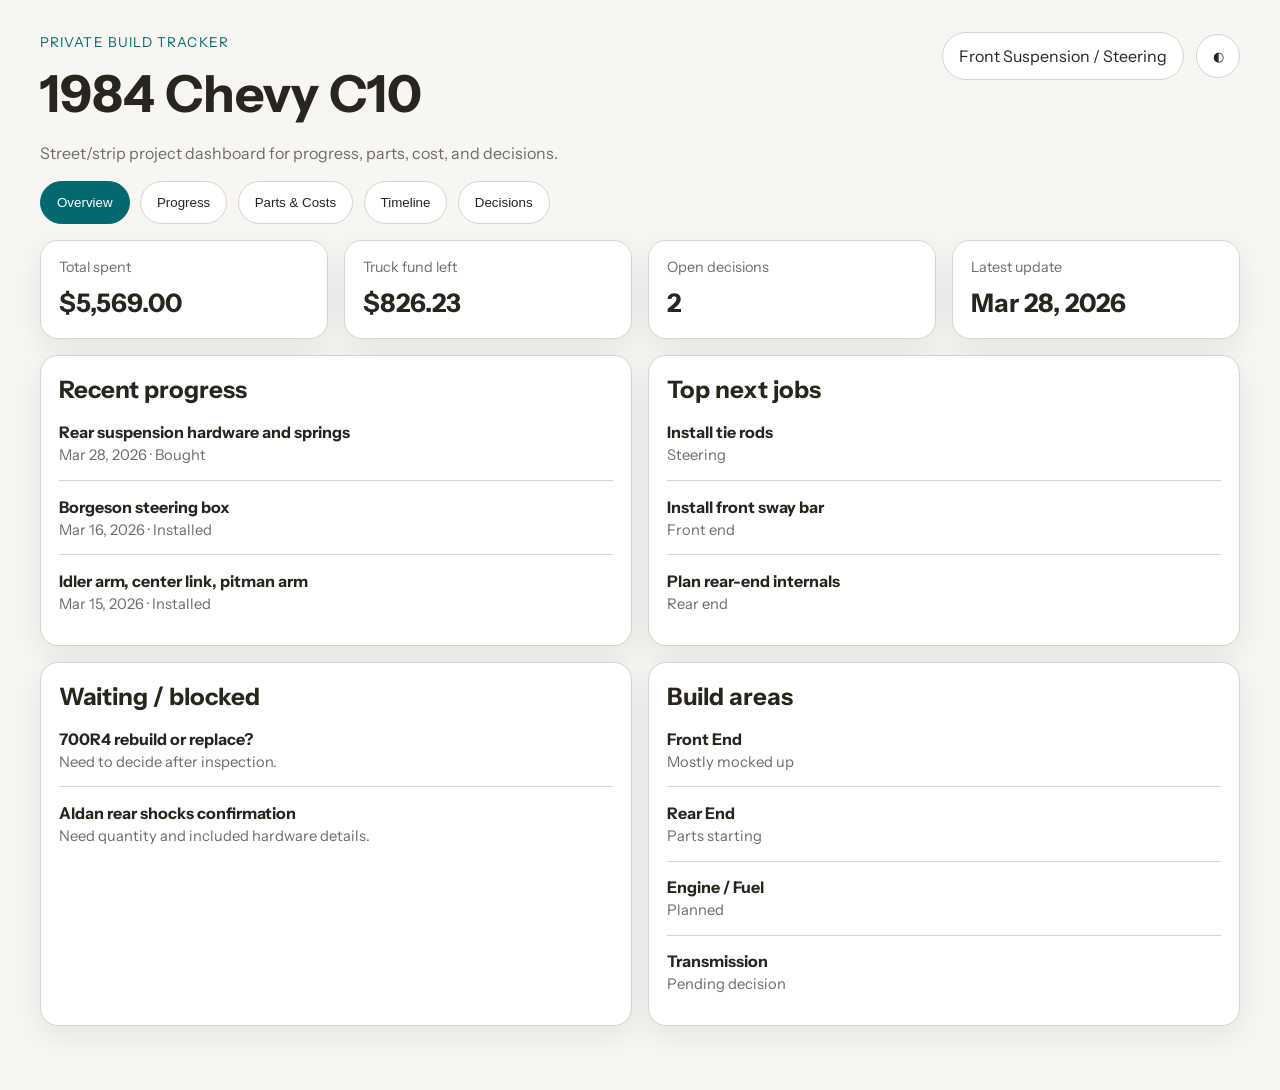
==== index.html @ 7fb63472 "Add files via upload" ====
<!DOCTYPE html>
<html lang="en" data-theme="light">
<head>
  <meta charset="UTF-8" />
  <meta name="viewport" content="width=device-width, initial-scale=1.0" />
  <meta name="theme-color" content="#01696f" />
  <title>C10 Progress App</title>
  <link rel="manifest" href="manifest.json" />
  <link rel="preconnect" href="https://fonts.googleapis.com">
  <link rel="preconnect" href="https://fonts.gstatic.com" crossorigin>
  <link href="https://fonts.googleapis.com/css2?family=Instrument+Sans:wght@400;500;600;700&display=swap" rel="stylesheet">
  <link rel="stylesheet" href="styles.css" />
</head>
<body>
  <a class="skip-link" href="#main-content">Skip to content</a>
  <header class="app-header">
    <div>
      <p class="eyebrow">Private build tracker</p>
      <h1>1984 Chevy C10</h1>
      <p class="subtitle">Street/strip project dashboard for progress, parts, cost, and decisions.</p>
    </div>
    <div class="header-actions">
      <div class="phase-pill" id="current-phase">Front Suspension / Steering</div>
      <button class="theme-toggle" type="button" data-theme-toggle aria-label="Switch theme">◐</button>
    </div>
  </header>

  <nav class="tab-nav" aria-label="Sections">
    <button class="tab-button active" data-tab="overview">Overview</button>
    <button class="tab-button" data-tab="progress">Progress</button>
    <button class="tab-button" data-tab="parts">Parts & Costs</button>
    <button class="tab-button" data-tab="timeline">Timeline</button>
    <button class="tab-button" data-tab="decisions">Decisions</button>
  </nav>

  <main id="main-content" class="main-grid">
    <section class="tab-panel active" id="overview">
      <div class="stats-grid">
        <article class="stat-card">
          <span>Total spent</span>
          <strong id="total-spent">$0</strong>
        </article>
        <article class="stat-card">
          <span>Truck fund left</span>
          <strong id="fund-left">$0</strong>
        </article>
        <article class="stat-card">
          <span>Open decisions</span>
          <strong id="open-decisions">0</strong>
        </article>
        <article class="stat-card">
          <span>Latest update</span>
          <strong id="latest-update">—</strong>
        </article>
      </div>

      <div class="content-grid two-col">
        <article class="panel">
          <div class="panel-head">
            <h2>Recent progress</h2>
          </div>
          <ul id="recent-progress" class="stack-list"></ul>
        </article>

        <article class="panel">
          <div class="panel-head">
            <h2>Top next jobs</h2>
          </div>
          <ul id="next-jobs" class="stack-list"></ul>
        </article>
      </div>

      <div class="content-grid two-col">
        <article class="panel">
          <div class="panel-head">
            <h2>Waiting / blocked</h2>
          </div>
          <ul id="blocked-items" class="stack-list"></ul>
        </article>

        <article class="panel">
          <div class="panel-head">
            <h2>Build areas</h2>
          </div>
          <ul id="build-areas" class="stack-list"></ul>
        </article>
      </div>
    </section>

    <section class="tab-panel" id="progress">
      <article class="panel">
        <div class="panel-head">
          <h2>Build progress</h2>
        </div>
        <div class="triple-grid">
          <div>
            <h3>Done</h3>
            <ul id="progress-done" class="stack-list"></ul>
          </div>
          <div>
            <h3>In progress</h3>
            <ul id="progress-inprogress" class="stack-list"></ul>
          </div>
          <div>
            <h3>Next</h3>
            <ul id="progress-next" class="stack-list"></ul>
          </div>
        </div>
      </article>
    </section>

    <section class="tab-panel" id="parts">
      <article class="panel">
        <div class="panel-head">
          <h2>Parts & costs</h2>
        </div>
        <div class="table-wrap">
          <table>
            <thead>
              <tr>
                <th>Part</th>
                <th>Category</th>
                <th>Status</th>
                <th>Vendor</th>
                <th>Price</th>
              </tr>
            </thead>
            <tbody id="parts-table"></tbody>
          </table>
        </div>
      </article>
    </section>

    <section class="tab-panel" id="timeline">
      <article class="panel">
        <div class="panel-head">
          <h2>Timeline</h2>
        </div>
        <ul id="timeline-list" class="timeline-list"></ul>
      </article>
    </section>

    <section class="tab-panel" id="decisions">
      <div class="content-grid two-col">
        <article class="panel">
          <div class="panel-head"><h2>Open</h2></div>
          <ul id="decisions-open" class="stack-list"></ul>
        </article>
        <article class="panel">
          <div class="panel-head"><h2>Waiting</h2></div>
          <ul id="decisions-waiting" class="stack-list"></ul>
        </article>
      </div>
    </section>
  </main>

  <script src="data.js"></script>
  <script src="app.js"></script>
</body>
</html>
---- styles.css ----
:root {
  --bg: #f7f6f2;
  --surface: #ffffff;
  --surface-2: #f1efea;
  --text: #28251d;
  --muted: #6f6c66;
  --border: #d8d3cb;
  --primary: #01696f;
  --primary-soft: #d8ece9;
  --danger-soft: #efe2de;
  --radius: 18px;
  --shadow: 0 10px 30px rgba(26, 24, 20, 0.08);
}

[data-theme="dark"] {
  --bg: #171614;
  --surface: #201f1d;
  --surface-2: #282725;
  --text: #ece8e0;
  --muted: #a49f96;
  --border: #393733;
  --primary: #4f98a3;
  --primary-soft: #21373a;
  --danger-soft: #3b2c2c;
  --shadow: 0 12px 34px rgba(0, 0, 0, 0.3);
}

* { box-sizing: border-box; }
html { scroll-behavior: smooth; }
body {
  margin: 0;
  font-family: 'Instrument Sans', sans-serif;
  background: var(--bg);
  color: var(--text);
  line-height: 1.5;
}

.skip-link {
  position: absolute;
  left: -9999px;
}
.skip-link:focus {
  left: 1rem;
  top: 1rem;
  background: var(--surface);
  padding: 0.75rem 1rem;
  border-radius: 12px;
}

.app-header, .tab-nav, .main-grid {
  width: min(1200px, calc(100% - 2rem));
  margin: 0 auto;
}

.app-header {
  display: flex;
  justify-content: space-between;
  gap: 1rem;
  padding: 2rem 0 1rem;
  align-items: flex-start;
}
.eyebrow { color: var(--primary); margin: 0 0 0.25rem; font-size: 0.85rem; text-transform: uppercase; letter-spacing: 0.08em; }
h1 { margin: 0; font-size: clamp(2rem, 4vw, 3.5rem); }
.subtitle { margin: 0.5rem 0 0; color: var(--muted); max-width: 44rem; }
.header-actions { display: flex; gap: 0.75rem; align-items: center; }
.phase-pill, .theme-toggle, .tab-button {
  border: 1px solid var(--border);
  background: var(--surface);
  color: var(--text);
  border-radius: 999px;
}
.phase-pill { padding: 0.7rem 1rem; }
.theme-toggle { width: 44px; height: 44px; cursor: pointer; }
.tab-nav {
  display: flex;
  gap: 0.65rem;
  overflow: auto;
  padding-bottom: 1rem;
}
.tab-button {
  padding: 0.8rem 1rem;
  cursor: pointer;
  white-space: nowrap;
}
.tab-button.active {
  background: var(--primary);
  border-color: var(--primary);
  color: white;
}
.main-grid { padding-bottom: 3rem; }
.tab-panel { display: none; }
.tab-panel.active { display: block; }
.stats-grid, .content-grid, .triple-grid {
  display: grid;
  gap: 1rem;
}
.stats-grid { grid-template-columns: repeat(4, minmax(0, 1fr)); margin-bottom: 1rem; }
.content-grid.two-col { grid-template-columns: repeat(2, minmax(0, 1fr)); margin-bottom: 1rem; }
.triple-grid { grid-template-columns: repeat(3, minmax(0, 1fr)); }
.panel, .stat-card {
  background: var(--surface);
  border: 1px solid var(--border);
  border-radius: var(--radius);
  box-shadow: var(--shadow);
}
.stat-card { padding: 1rem 1.1rem; }
.stat-card span { display: block; color: var(--muted); font-size: 0.9rem; }
.stat-card strong { display: block; margin-top: 0.35rem; font-size: 1.6rem; }
.panel { padding: 1rem 1.1rem; }
.panel-head { display: flex; justify-content: space-between; align-items: center; margin-bottom: 0.75rem; }
.panel h2, .panel h3 { margin: 0; }
.stack-list, .timeline-list { list-style: none; padding: 0; margin: 0; }
.stack-list li, .timeline-list li {
  padding: 0.85rem 0;
  border-top: 1px solid var(--border);
}
.stack-list li:first-child, .timeline-list li:first-child { border-top: 0; padding-top: 0; }
.meta { color: var(--muted); font-size: 0.92rem; }
.table-wrap { overflow-x: auto; }
table { width: 100%; border-collapse: collapse; }
th, td { text-align: left; padding: 0.85rem 0.6rem; border-bottom: 1px solid var(--border); }
th { color: var(--muted); font-weight: 600; }
.status-chip {
  display: inline-block;
  padding: 0.3rem 0.65rem;
  border-radius: 999px;
  background: var(--primary-soft);
  color: var(--primary);
  font-size: 0.85rem;
  font-weight: 600;
}
.timeline-title { font-weight: 700; }
.timeline-date { color: var(--muted); font-size: 0.9rem; margin-bottom: 0.3rem; }

@media (max-width: 900px) {
  .stats-grid, .content-grid.two-col, .triple-grid { grid-template-columns: 1fr; }
  .app-header { flex-direction: column; }
}
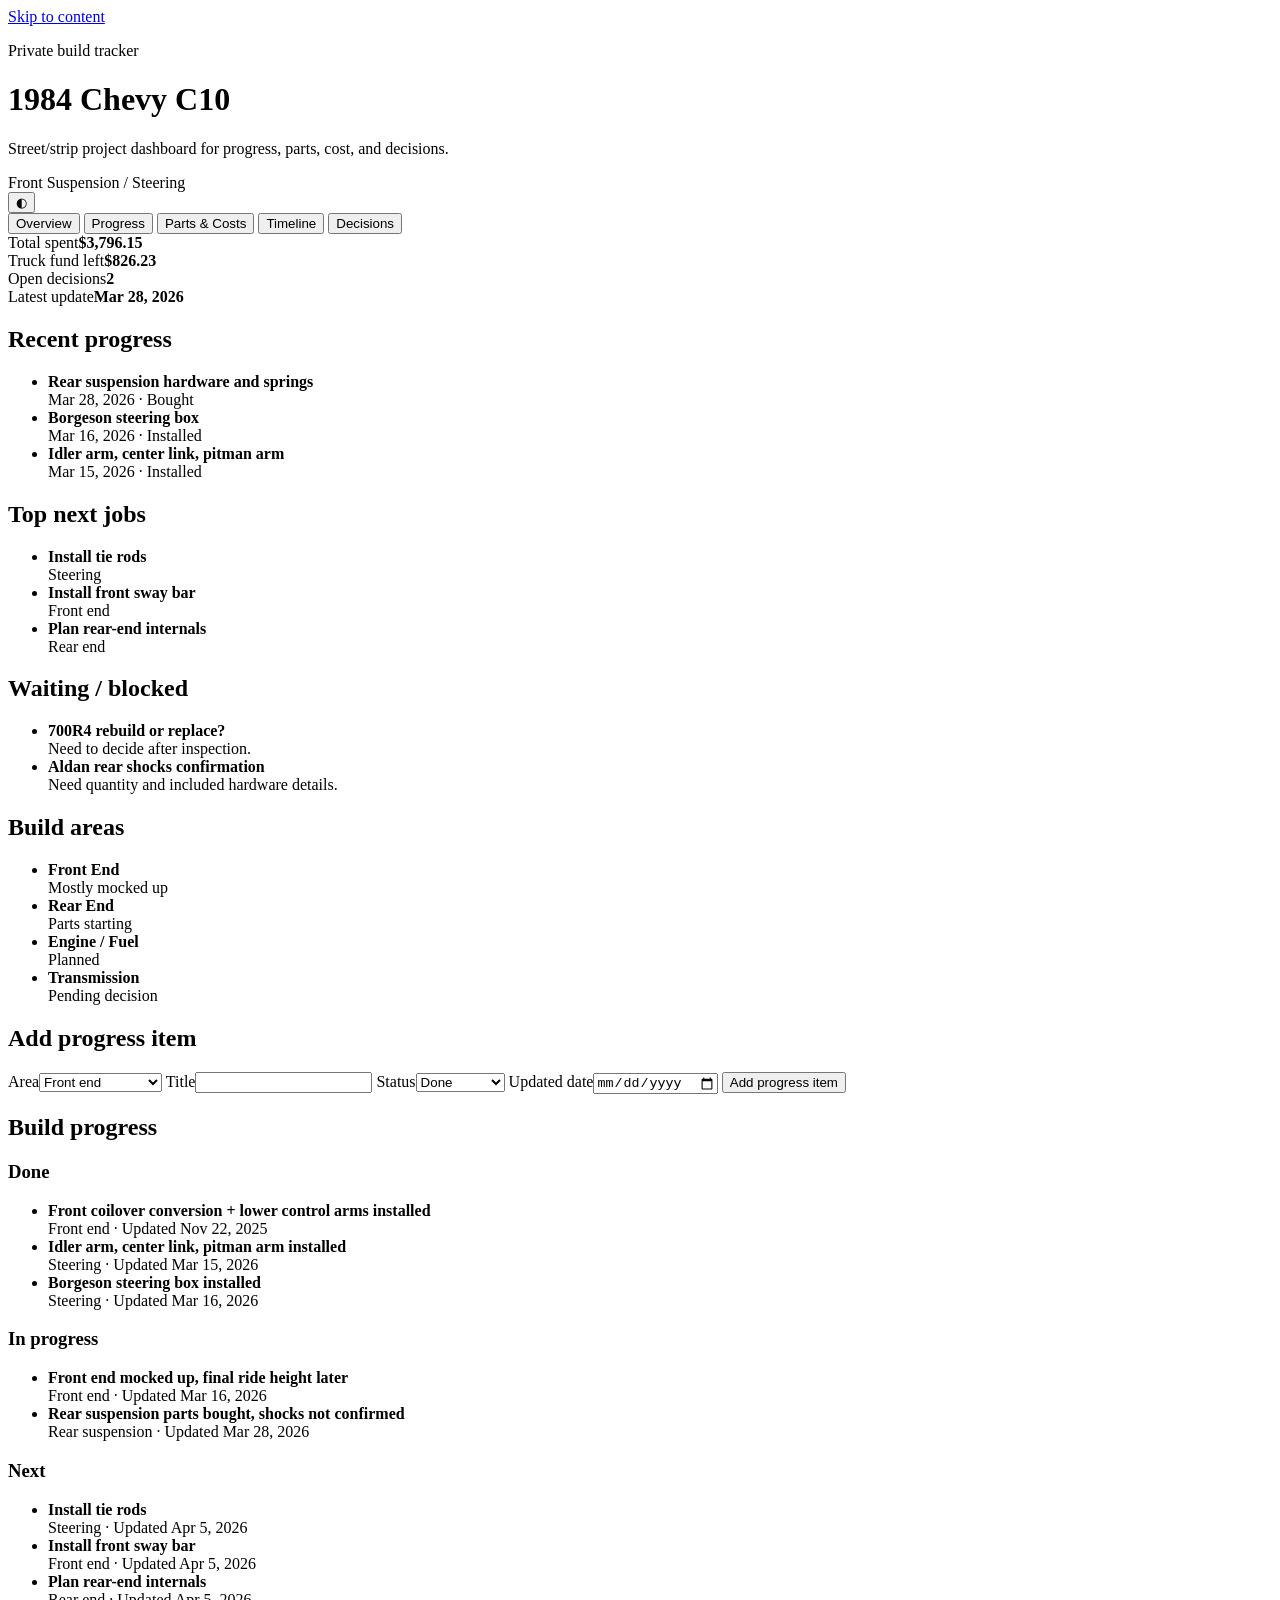
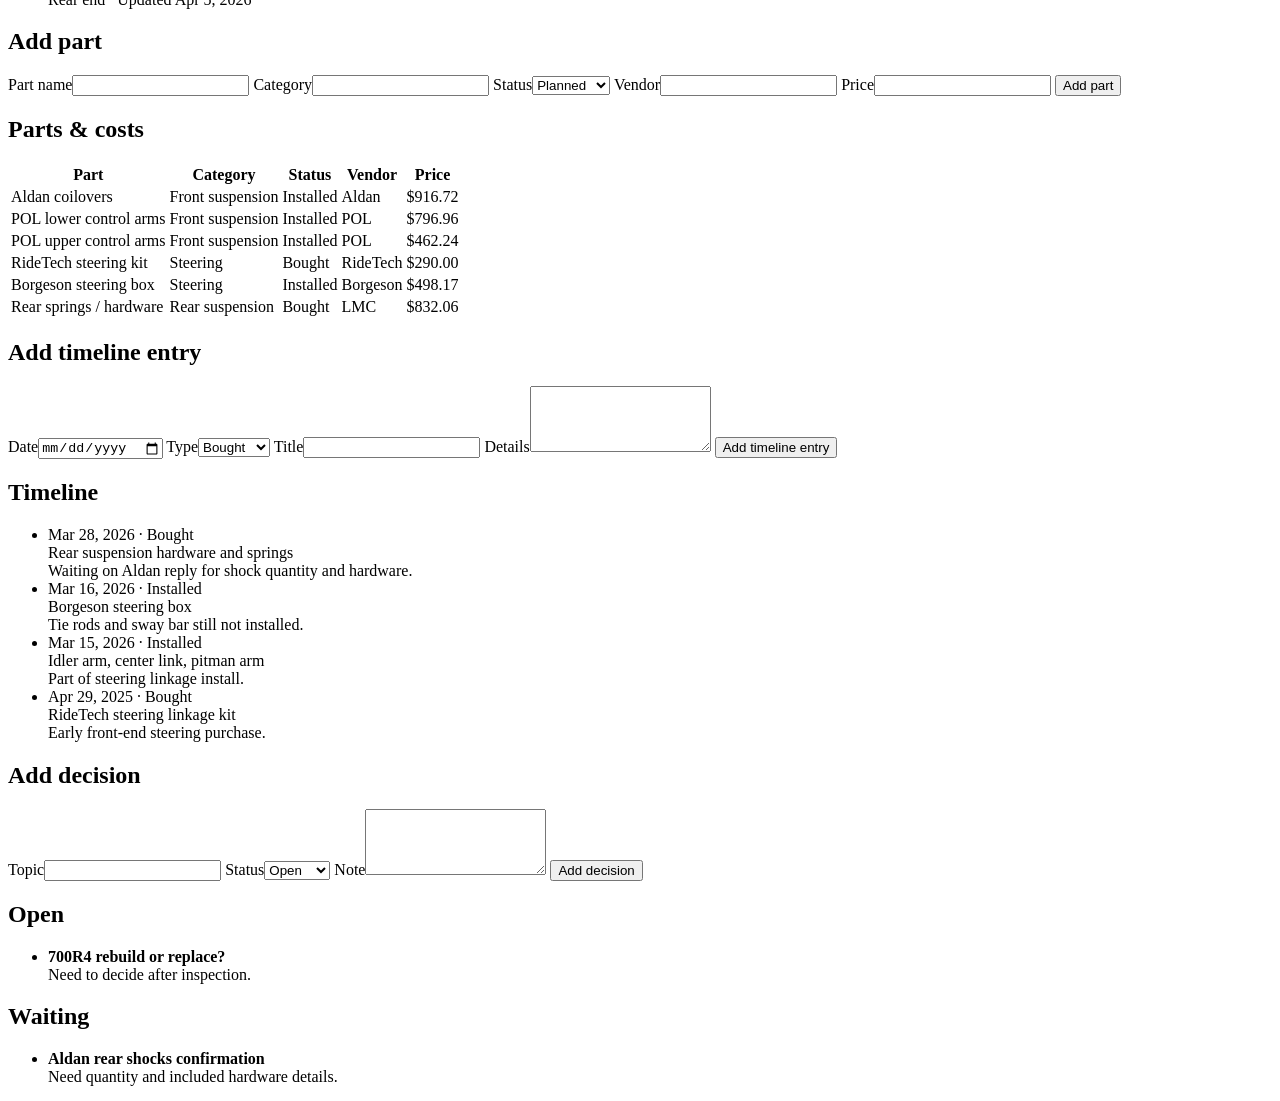
==== commit e66d88a1: "Rename index (1).html to index.html" ====
--- a/index.html
+++ b/index.html
@@ -36,120 +36,103 @@
   <main id="main-content" class="main-grid">
     <section class="tab-panel active" id="overview">
       <div class="stats-grid">
-        <article class="stat-card">
-          <span>Total spent</span>
-          <strong id="total-spent">$0</strong>
+        <article class="stat-card"><span>Total spent</span><strong id="total-spent">$0</strong></article>
+        <article class="stat-card"><span>Truck fund left</span><strong id="fund-left">$0</strong></article>
+        <article class="stat-card"><span>Open decisions</span><strong id="open-decisions">0</strong></article>
+        <article class="stat-card"><span>Latest update</span><strong id="latest-update">—</strong></article>
+      </div>
+      <div class="content-grid two-col">
+        <article class="panel"><div class="panel-head"><h2>Recent progress</h2></div><ul id="recent-progress" class="stack-list"></ul></article>
+        <article class="panel"><div class="panel-head"><h2>Top next jobs</h2></div><ul id="next-jobs" class="stack-list"></ul></article>
+      </div>
+      <div class="content-grid two-col">
+        <article class="panel"><div class="panel-head"><h2>Waiting / blocked</h2></div><ul id="blocked-items" class="stack-list"></ul></article>
+        <article class="panel"><div class="panel-head"><h2>Build areas</h2></div><ul id="build-areas" class="stack-list"></ul></article>
+      </div>
+    </section>
+
+    <section class="tab-panel" id="progress">
+      <div class="content-grid two-col section-gap">
+        <article class="panel">
+          <div class="panel-head"><h2>Add progress item</h2></div>
+          <form id="progress-form" class="app-form">
+            <label>Area<select name="area" required><option>Front end</option><option>Steering</option><option>Rear suspension</option><option>Rear end</option><option>Engine / Fuel</option><option>Transmission</option></select></label>
+            <label>Title<input type="text" name="title" required /></label>
+            <label>Status<select name="status" required><option value="done">Done</option><option value="in_progress">In progress</option><option value="next">Next</option></select></label>
+            <label>Updated date<input type="date" name="updated" required /></label>
+            <button type="submit" class="primary-button">Add progress item</button>
+          </form>
         </article>
-        <article class="stat-card">
-          <span>Truck fund left</span>
-          <strong id="fund-left">$0</strong>
-        </article>
-        <article class="stat-card">
-          <span>Open decisions</span>
-          <strong id="open-decisions">0</strong>
-        </article>
-        <article class="stat-card">
-          <span>Latest update</span>
-          <strong id="latest-update">—</strong>
-        </article>
-      </div>
-
-      <div class="content-grid two-col">
         <article class="panel">
-          <div class="panel-head">
-            <h2>Recent progress</h2>
+          <div class="panel-head"><h2>Build progress</h2></div>
+          <div class="triple-grid">
+            <div><h3>Done</h3><ul id="progress-done" class="stack-list"></ul></div>
+            <div><h3>In progress</h3><ul id="progress-inprogress" class="stack-list"></ul></div>
+            <div><h3>Next</h3><ul id="progress-next" class="stack-list"></ul></div>
           </div>
-          <ul id="recent-progress" class="stack-list"></ul>
-        </article>
-
-        <article class="panel">
-          <div class="panel-head">
-            <h2>Top next jobs</h2>
-          </div>
-          <ul id="next-jobs" class="stack-list"></ul>
-        </article>
-      </div>
-
-      <div class="content-grid two-col">
-        <article class="panel">
-          <div class="panel-head">
-            <h2>Waiting / blocked</h2>
-          </div>
-          <ul id="blocked-items" class="stack-list"></ul>
-        </article>
-
-        <article class="panel">
-          <div class="panel-head">
-            <h2>Build areas</h2>
-          </div>
-          <ul id="build-areas" class="stack-list"></ul>
         </article>
       </div>
     </section>
 
-    <section class="tab-panel" id="progress">
-      <article class="panel">
-        <div class="panel-head">
-          <h2>Build progress</h2>
-        </div>
-        <div class="triple-grid">
-          <div>
-            <h3>Done</h3>
-            <ul id="progress-done" class="stack-list"></ul>
+    <section class="tab-panel" id="parts">
+      <div class="content-grid two-col section-gap">
+        <article class="panel">
+          <div class="panel-head"><h2>Add part</h2></div>
+          <form id="part-form" class="app-form">
+            <label>Part name<input type="text" name="name" required /></label>
+            <label>Category<input type="text" name="category" required /></label>
+            <label>Status<select name="status" required><option>Planned</option><option>Bought</option><option>Received</option><option>Installed</option></select></label>
+            <label>Vendor<input type="text" name="vendor" required /></label>
+            <label>Price<input type="number" name="price" step="0.01" min="0" required /></label>
+            <button type="submit" class="primary-button">Add part</button>
+          </form>
+        </article>
+        <article class="panel">
+          <div class="panel-head"><h2>Parts & costs</h2></div>
+          <div class="table-wrap">
+            <table>
+              <thead><tr><th>Part</th><th>Category</th><th>Status</th><th>Vendor</th><th>Price</th></tr></thead>
+              <tbody id="parts-table"></tbody>
+            </table>
           </div>
-          <div>
-            <h3>In progress</h3>
-            <ul id="progress-inprogress" class="stack-list"></ul>
-          </div>
-          <div>
-            <h3>Next</h3>
-            <ul id="progress-next" class="stack-list"></ul>
-          </div>
-        </div>
-      </article>
-    </section>
-
-    <section class="tab-panel" id="parts">
-      <article class="panel">
-        <div class="panel-head">
-          <h2>Parts & costs</h2>
-        </div>
-        <div class="table-wrap">
-          <table>
-            <thead>
-              <tr>
-                <th>Part</th>
-                <th>Category</th>
-                <th>Status</th>
-                <th>Vendor</th>
-                <th>Price</th>
-              </tr>
-            </thead>
-            <tbody id="parts-table"></tbody>
-          </table>
-        </div>
-      </article>
+        </article>
+      </div>
     </section>
 
     <section class="tab-panel" id="timeline">
-      <article class="panel">
-        <div class="panel-head">
-          <h2>Timeline</h2>
-        </div>
-        <ul id="timeline-list" class="timeline-list"></ul>
-      </article>
+      <div class="content-grid two-col section-gap">
+        <article class="panel">
+          <div class="panel-head"><h2>Add timeline entry</h2></div>
+          <form id="timeline-form" class="app-form">
+            <label>Date<input type="date" name="date" required /></label>
+            <label>Type<select name="type" required><option>Bought</option><option>Installed</option><option>Planned</option><option>Note</option></select></label>
+            <label>Title<input type="text" name="title" required /></label>
+            <label>Details<textarea name="details" rows="4" required></textarea></label>
+            <button type="submit" class="primary-button">Add timeline entry</button>
+          </form>
+        </article>
+        <article class="panel">
+          <div class="panel-head"><h2>Timeline</h2></div>
+          <ul id="timeline-list" class="timeline-list"></ul>
+        </article>
+      </div>
     </section>
 
     <section class="tab-panel" id="decisions">
-      <div class="content-grid two-col">
+      <div class="content-grid two-col section-gap">
         <article class="panel">
-          <div class="panel-head"><h2>Open</h2></div>
-          <ul id="decisions-open" class="stack-list"></ul>
+          <div class="panel-head"><h2>Add decision</h2></div>
+          <form id="decision-form" class="app-form">
+            <label>Topic<input type="text" name="title" required /></label>
+            <label>Status<select name="status" required><option value="open">Open</option><option value="waiting">Waiting</option></select></label>
+            <label>Note<textarea name="note" rows="4" required></textarea></label>
+            <button type="submit" class="primary-button">Add decision</button>
+          </form>
         </article>
-        <article class="panel">
-          <div class="panel-head"><h2>Waiting</h2></div>
-          <ul id="decisions-waiting" class="stack-list"></ul>
-        </article>
+        <div class="content-grid">
+          <article class="panel"><div class="panel-head"><h2>Open</h2></div><ul id="decisions-open" class="stack-list"></ul></article>
+          <article class="panel"><div class="panel-head"><h2>Waiting</h2></div><ul id="decisions-waiting" class="stack-list"></ul></article>
+        </div>
       </div>
     </section>
   </main>
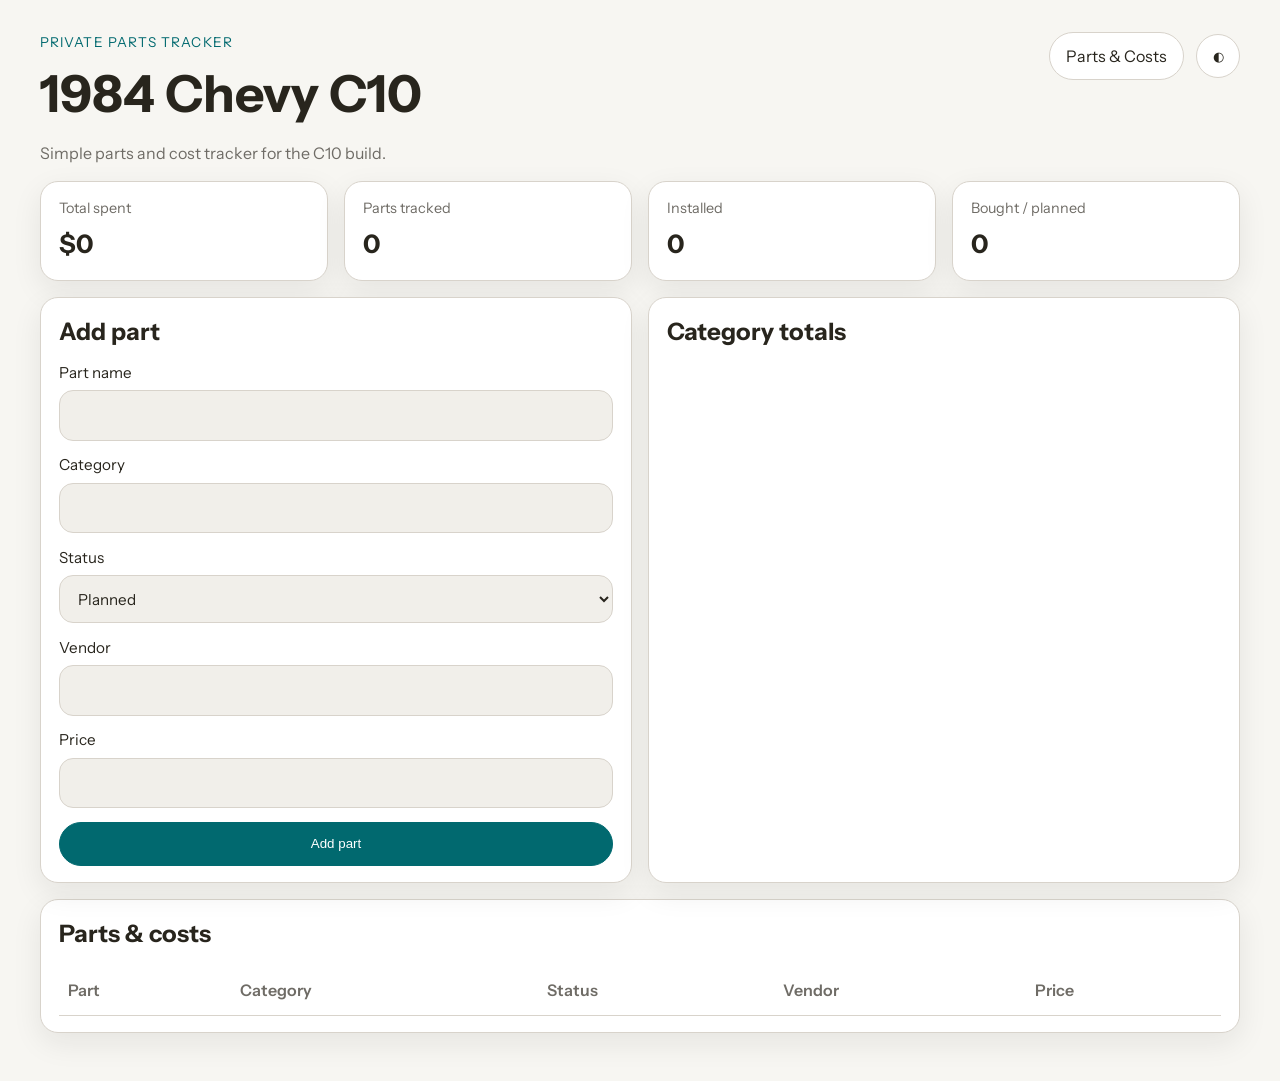
==== commit 8bc02f20: "Update index.html" ====
--- a/index.html
+++ b/index.html
@@ -4,7 +4,7 @@
   <meta charset="UTF-8" />
   <meta name="viewport" content="width=device-width, initial-scale=1.0" />
   <meta name="theme-color" content="#01696f" />
-  <title>C10 Progress App</title>
+  <title>C10 Parts & Cost Tracker</title>
   <link rel="manifest" href="manifest.json" />
   <link rel="preconnect" href="https://fonts.googleapis.com">
   <link rel="preconnect" href="https://fonts.gstatic.com" crossorigin>
@@ -15,126 +15,60 @@
   <a class="skip-link" href="#main-content">Skip to content</a>
   <header class="app-header">
     <div>
-      <p class="eyebrow">Private build tracker</p>
+      <p class="eyebrow">Private parts tracker</p>
       <h1>1984 Chevy C10</h1>
-      <p class="subtitle">Street/strip project dashboard for progress, parts, cost, and decisions.</p>
+      <p class="subtitle">Simple parts and cost tracker for the C10 build.</p>
     </div>
     <div class="header-actions">
-      <div class="phase-pill" id="current-phase">Front Suspension / Steering</div>
+      <div class="phase-pill">Parts & Costs</div>
       <button class="theme-toggle" type="button" data-theme-toggle aria-label="Switch theme">◐</button>
     </div>
   </header>
 
-  <nav class="tab-nav" aria-label="Sections">
-    <button class="tab-button active" data-tab="overview">Overview</button>
-    <button class="tab-button" data-tab="progress">Progress</button>
-    <button class="tab-button" data-tab="parts">Parts & Costs</button>
-    <button class="tab-button" data-tab="timeline">Timeline</button>
-    <button class="tab-button" data-tab="decisions">Decisions</button>
-  </nav>
+  <main id="main-content" class="main-grid">
+    <div class="stats-grid">
+      <article class="stat-card"><span>Total spent</span><strong id="total-spent">$0</strong></article>
+      <article class="stat-card"><span>Parts tracked</span><strong id="parts-count">0</strong></article>
+      <article class="stat-card"><span>Installed</span><strong id="installed-count">0</strong></article>
+      <article class="stat-card"><span>Bought / planned</span><strong id="planned-count">0</strong></article>
+    </div>
 
-  <main id="main-content" class="main-grid">
-    <section class="tab-panel active" id="overview">
-      <div class="stats-grid">
-        <article class="stat-card"><span>Total spent</span><strong id="total-spent">$0</strong></article>
-        <article class="stat-card"><span>Truck fund left</span><strong id="fund-left">$0</strong></article>
-        <article class="stat-card"><span>Open decisions</span><strong id="open-decisions">0</strong></article>
-        <article class="stat-card"><span>Latest update</span><strong id="latest-update">—</strong></article>
+    <div class="content-grid two-col section-gap">
+      <article class="panel">
+        <div class="panel-head"><h2>Add part</h2></div>
+        <form id="part-form" class="app-form">
+          <label>Part name<input type="text" name="name" required /></label>
+          <label>Category<input type="text" name="category" required /></label>
+          <label>Status<select name="status" required><option>Planned</option><option>Bought</option><option>Received</option><option>Installed</option></select></label>
+          <label>Vendor<input type="text" name="vendor" required /></label>
+          <label>Price<input type="number" name="price" step="0.01" min="0" required /></label>
+          <button type="submit" class="primary-button">Add part</button>
+        </form>
+      </article>
+
+      <article class="panel">
+        <div class="panel-head"><h2>Category totals</h2></div>
+        <ul id="category-totals" class="stack-list"></ul>
+      </article>
+    </div>
+
+    <article class="panel">
+      <div class="panel-head"><h2>Parts & costs</h2></div>
+      <div class="table-wrap">
+        <table>
+          <thead>
+            <tr>
+              <th>Part</th>
+              <th>Category</th>
+              <th>Status</th>
+              <th>Vendor</th>
+              <th>Price</th>
+            </tr>
+          </thead>
+          <tbody id="parts-table"></tbody>
+        </table>
       </div>
-      <div class="content-grid two-col">
-        <article class="panel"><div class="panel-head"><h2>Recent progress</h2></div><ul id="recent-progress" class="stack-list"></ul></article>
-        <article class="panel"><div class="panel-head"><h2>Top next jobs</h2></div><ul id="next-jobs" class="stack-list"></ul></article>
-      </div>
-      <div class="content-grid two-col">
-        <article class="panel"><div class="panel-head"><h2>Waiting / blocked</h2></div><ul id="blocked-items" class="stack-list"></ul></article>
-        <article class="panel"><div class="panel-head"><h2>Build areas</h2></div><ul id="build-areas" class="stack-list"></ul></article>
-      </div>
-    </section>
-
-    <section class="tab-panel" id="progress">
-      <div class="content-grid two-col section-gap">
-        <article class="panel">
-          <div class="panel-head"><h2>Add progress item</h2></div>
-          <form id="progress-form" class="app-form">
-            <label>Area<select name="area" required><option>Front end</option><option>Steering</option><option>Rear suspension</option><option>Rear end</option><option>Engine / Fuel</option><option>Transmission</option></select></label>
-            <label>Title<input type="text" name="title" required /></label>
-            <label>Status<select name="status" required><option value="done">Done</option><option value="in_progress">In progress</option><option value="next">Next</option></select></label>
-            <label>Updated date<input type="date" name="updated" required /></label>
-            <button type="submit" class="primary-button">Add progress item</button>
-          </form>
-        </article>
-        <article class="panel">
-          <div class="panel-head"><h2>Build progress</h2></div>
-          <div class="triple-grid">
-            <div><h3>Done</h3><ul id="progress-done" class="stack-list"></ul></div>
-            <div><h3>In progress</h3><ul id="progress-inprogress" class="stack-list"></ul></div>
-            <div><h3>Next</h3><ul id="progress-next" class="stack-list"></ul></div>
-          </div>
-        </article>
-      </div>
-    </section>
-
-    <section class="tab-panel" id="parts">
-      <div class="content-grid two-col section-gap">
-        <article class="panel">
-          <div class="panel-head"><h2>Add part</h2></div>
-          <form id="part-form" class="app-form">
-            <label>Part name<input type="text" name="name" required /></label>
-            <label>Category<input type="text" name="category" required /></label>
-            <label>Status<select name="status" required><option>Planned</option><option>Bought</option><option>Received</option><option>Installed</option></select></label>
-            <label>Vendor<input type="text" name="vendor" required /></label>
-            <label>Price<input type="number" name="price" step="0.01" min="0" required /></label>
-            <button type="submit" class="primary-button">Add part</button>
-          </form>
-        </article>
-        <article class="panel">
-          <div class="panel-head"><h2>Parts & costs</h2></div>
-          <div class="table-wrap">
-            <table>
-              <thead><tr><th>Part</th><th>Category</th><th>Status</th><th>Vendor</th><th>Price</th></tr></thead>
-              <tbody id="parts-table"></tbody>
-            </table>
-          </div>
-        </article>
-      </div>
-    </section>
-
-    <section class="tab-panel" id="timeline">
-      <div class="content-grid two-col section-gap">
-        <article class="panel">
-          <div class="panel-head"><h2>Add timeline entry</h2></div>
-          <form id="timeline-form" class="app-form">
-            <label>Date<input type="date" name="date" required /></label>
-            <label>Type<select name="type" required><option>Bought</option><option>Installed</option><option>Planned</option><option>Note</option></select></label>
-            <label>Title<input type="text" name="title" required /></label>
-            <label>Details<textarea name="details" rows="4" required></textarea></label>
-            <button type="submit" class="primary-button">Add timeline entry</button>
-          </form>
-        </article>
-        <article class="panel">
-          <div class="panel-head"><h2>Timeline</h2></div>
-          <ul id="timeline-list" class="timeline-list"></ul>
-        </article>
-      </div>
-    </section>
-
-    <section class="tab-panel" id="decisions">
-      <div class="content-grid two-col section-gap">
-        <article class="panel">
-          <div class="panel-head"><h2>Add decision</h2></div>
-          <form id="decision-form" class="app-form">
-            <label>Topic<input type="text" name="title" required /></label>
-            <label>Status<select name="status" required><option value="open">Open</option><option value="waiting">Waiting</option></select></label>
-            <label>Note<textarea name="note" rows="4" required></textarea></label>
-            <button type="submit" class="primary-button">Add decision</button>
-          </form>
-        </article>
-        <div class="content-grid">
-          <article class="panel"><div class="panel-head"><h2>Open</h2></div><ul id="decisions-open" class="stack-list"></ul></article>
-          <article class="panel"><div class="panel-head"><h2>Waiting</h2></div><ul id="decisions-waiting" class="stack-list"></ul></article>
-        </div>
-      </div>
-    </section>
+    </article>
   </main>
 
   <script src="data.js"></script>
--- a/styles.css
+++ b/styles.css
@@ -0,0 +1,61 @@
+:root {
+  --bg: #f7f6f2; --surface: #ffffff; --surface-2: #f1efea; --text: #28251d; --muted: #6f6c66;
+  --border: #d8d3cb; --primary: #01696f; --primary-soft: #d8ece9; --radius: 18px;
+  --shadow: 0 10px 30px rgba(26, 24, 20, 0.08);
+}
+[data-theme="dark"] {
+  --bg: #171614; --surface: #201f1d; --surface-2: #282725; --text: #ece8e0; --muted: #a49f96;
+  --border: #393733; --primary: #4f98a3; --primary-soft: #21373a; --shadow: 0 12px 34px rgba(0, 0, 0, 0.3);
+}
+* { box-sizing: border-box; }
+body { margin: 0; font-family: 'Instrument Sans', sans-serif; background: var(--bg); color: var(--text); line-height: 1.5; }
+.skip-link { position: absolute; left: -9999px; }
+.skip-link:focus { left: 1rem; top: 1rem; background: var(--surface); padding: 0.75rem 1rem; border-radius: 12px; }
+.app-header, .tab-nav, .main-grid { width: min(1200px, calc(100% - 2rem)); margin: 0 auto; }
+.app-header { display: flex; justify-content: space-between; gap: 1rem; padding: 2rem 0 1rem; align-items: flex-start; }
+.eyebrow { color: var(--primary); margin: 0 0 0.25rem; font-size: 0.85rem; text-transform: uppercase; letter-spacing: 0.08em; }
+h1 { margin: 0; font-size: clamp(2rem, 4vw, 3.5rem); }
+.subtitle { margin: 0.5rem 0 0; color: var(--muted); max-width: 44rem; }
+.header-actions { display: flex; gap: 0.75rem; align-items: center; }
+.phase-pill, .theme-toggle, .tab-button, .primary-button { border: 1px solid var(--border); background: var(--surface); color: var(--text); border-radius: 999px; }
+.phase-pill { padding: 0.7rem 1rem; }
+.theme-toggle { width: 44px; height: 44px; cursor: pointer; }
+.tab-nav { display: flex; gap: 0.65rem; overflow: auto; padding-bottom: 1rem; }
+.tab-button { padding: 0.8rem 1rem; cursor: pointer; white-space: nowrap; }
+.tab-button.active, .primary-button { background: var(--primary); border-color: var(--primary); color: white; }
+.primary-button { padding: 0.85rem 1rem; cursor: pointer; }
+.main-grid { padding-bottom: 3rem; }
+.tab-panel { display: none; }
+.tab-panel.active { display: block; }
+.stats-grid, .content-grid, .triple-grid { display: grid; gap: 1rem; }
+.stats-grid { grid-template-columns: repeat(4, minmax(0, 1fr)); margin-bottom: 1rem; }
+.content-grid.two-col { grid-template-columns: repeat(2, minmax(0, 1fr)); }
+.triple-grid { grid-template-columns: repeat(3, minmax(0, 1fr)); }
+.section-gap { margin-bottom: 1rem; }
+.panel, .stat-card { background: var(--surface); border: 1px solid var(--border); border-radius: var(--radius); box-shadow: var(--shadow); }
+.stat-card, .panel { padding: 1rem 1.1rem; }
+.stat-card span { display: block; color: var(--muted); font-size: 0.9rem; }
+.stat-card strong { display: block; margin-top: 0.35rem; font-size: 1.6rem; }
+.panel-head { display: flex; justify-content: space-between; align-items: center; margin-bottom: 0.75rem; }
+.panel h2, .panel h3 { margin: 0; }
+.stack-list, .timeline-list { list-style: none; padding: 0; margin: 0; }
+.stack-list li, .timeline-list li { padding: 0.85rem 0; border-top: 1px solid var(--border); }
+.stack-list li:first-child, .timeline-list li:first-child { border-top: 0; padding-top: 0; }
+.meta { color: var(--muted); font-size: 0.92rem; }
+.table-wrap { overflow-x: auto; }
+table { width: 100%; border-collapse: collapse; }
+th, td { text-align: left; padding: 0.85rem 0.6rem; border-bottom: 1px solid var(--border); }
+th { color: var(--muted); font-weight: 600; }
+.status-chip { display: inline-block; padding: 0.3rem 0.65rem; border-radius: 999px; background: var(--primary-soft); color: var(--primary); font-size: 0.85rem; font-weight: 600; }
+.timeline-title { font-weight: 700; }
+.timeline-date { color: var(--muted); font-size: 0.9rem; margin-bottom: 0.3rem; }
+.app-form { display: grid; gap: 0.85rem; }
+.app-form label { display: grid; gap: 0.35rem; font-size: 0.95rem; }
+.app-form input, .app-form select, .app-form textarea {
+  width: 100%; padding: 0.8rem 0.9rem; border-radius: 14px; border: 1px solid var(--border);
+  background: var(--surface-2); color: var(--text); font: inherit;
+}
+@media (max-width: 900px) {
+  .stats-grid, .content-grid.two-col, .triple-grid { grid-template-columns: 1fr; }
+  .app-header { flex-direction: column; }
+}
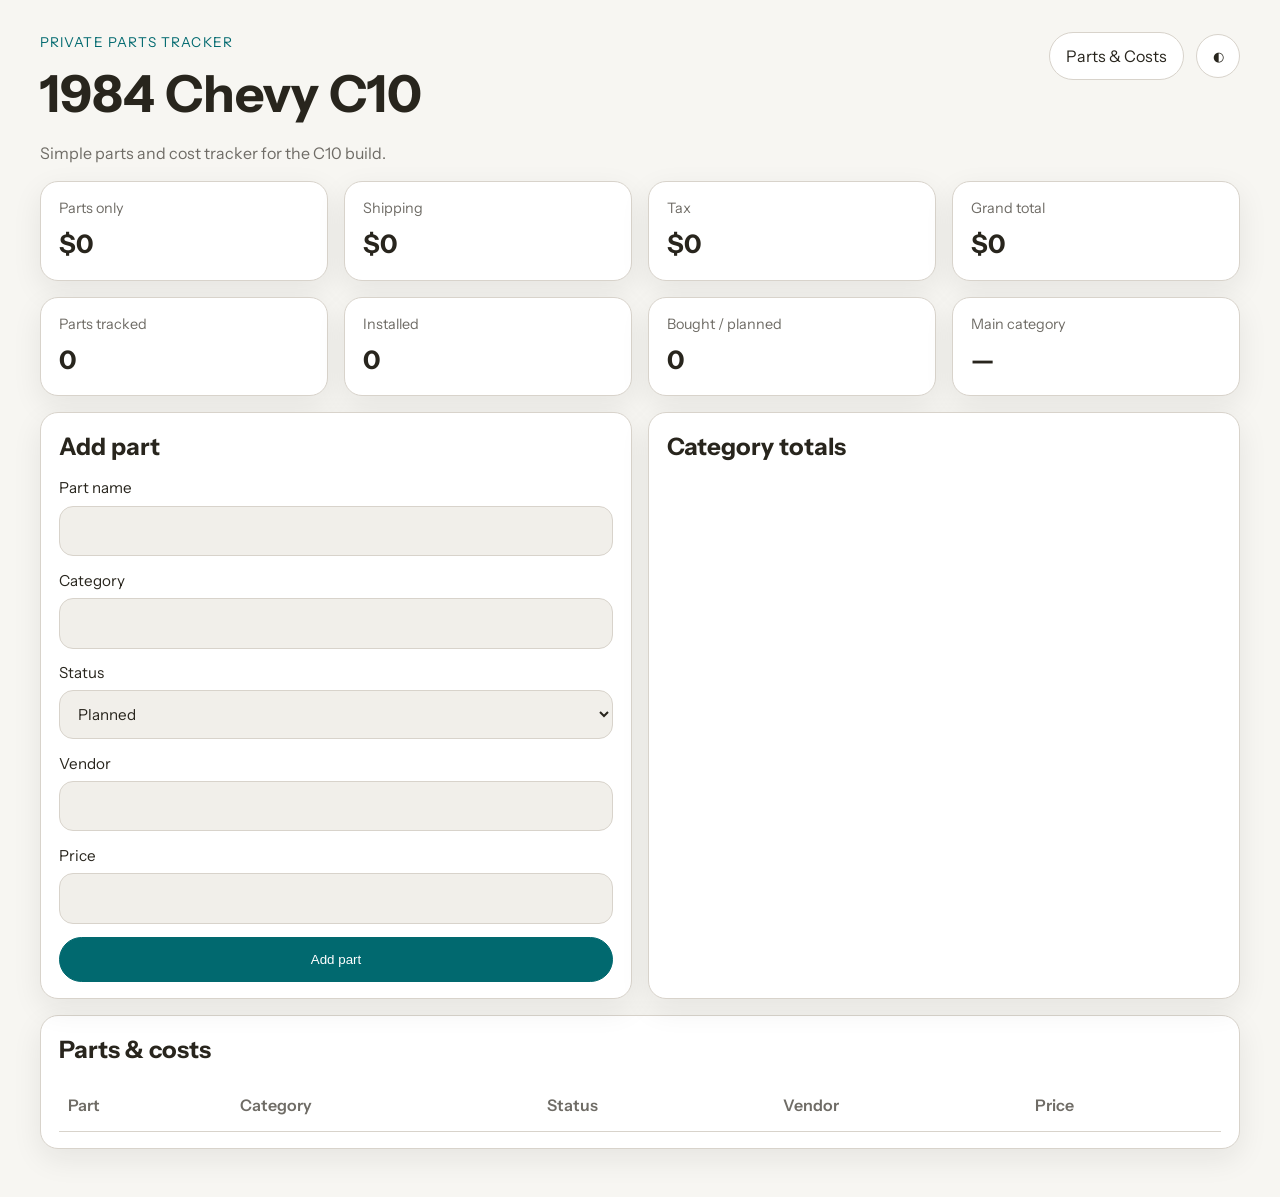
==== commit 485e2bad: "Update index.html" ====
--- a/index.html
+++ b/index.html
@@ -5,7 +5,6 @@
   <meta name="viewport" content="width=device-width, initial-scale=1.0" />
   <meta name="theme-color" content="#01696f" />
   <title>C10 Parts & Cost Tracker</title>
-  <link rel="manifest" href="manifest.json" />
   <link rel="preconnect" href="https://fonts.googleapis.com">
   <link rel="preconnect" href="https://fonts.gstatic.com" crossorigin>
   <link href="https://fonts.googleapis.com/css2?family=Instrument+Sans:wght@400;500;600;700&display=swap" rel="stylesheet">
@@ -27,10 +26,17 @@
 
   <main id="main-content" class="main-grid">
     <div class="stats-grid">
-      <article class="stat-card"><span>Total spent</span><strong id="total-spent">$0</strong></article>
+      <article class="stat-card"><span>Parts only</span><strong id="parts-only-total">$0</strong></article>
+      <article class="stat-card"><span>Shipping</span><strong id="shipping-total">$0</strong></article>
+      <article class="stat-card"><span>Tax</span><strong id="tax-total">$0</strong></article>
+      <article class="stat-card"><span>Grand total</span><strong id="grand-total">$0</strong></article>
+    </div>
+
+    <div class="stats-grid stats-grid-secondary">
       <article class="stat-card"><span>Parts tracked</span><strong id="parts-count">0</strong></article>
       <article class="stat-card"><span>Installed</span><strong id="installed-count">0</strong></article>
       <article class="stat-card"><span>Bought / planned</span><strong id="planned-count">0</strong></article>
+      <article class="stat-card"><span>Main category</span><strong id="top-category">—</strong></article>
     </div>
 
     <div class="content-grid two-col section-gap">
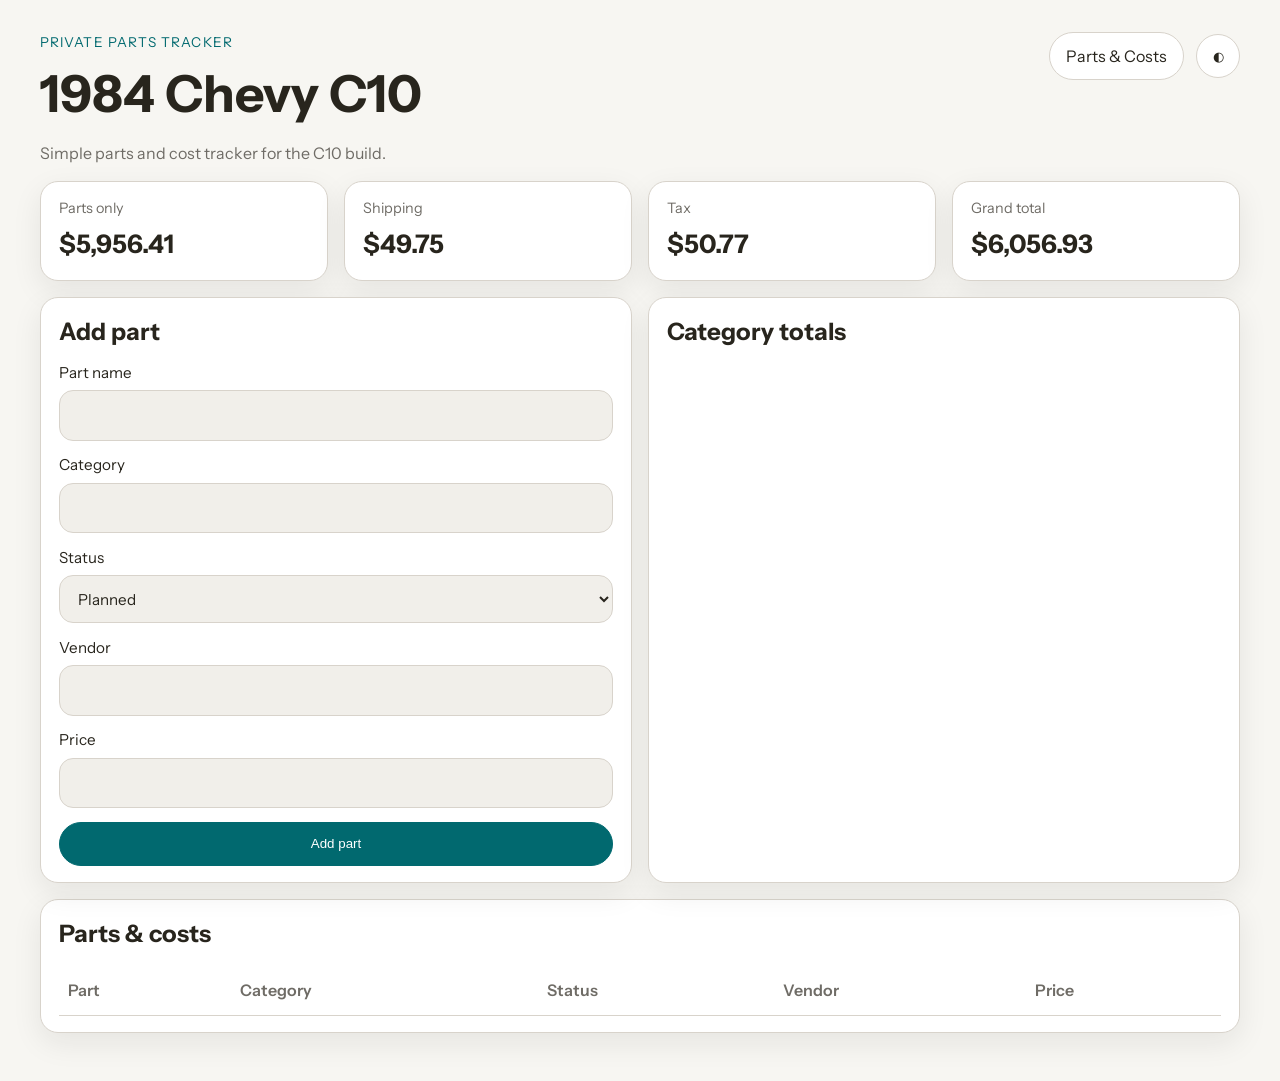
==== commit 4d0cb832: "Update index.html" ====
--- a/index.html
+++ b/index.html
@@ -30,13 +30,6 @@
       <article class="stat-card"><span>Shipping</span><strong id="shipping-total">$0</strong></article>
       <article class="stat-card"><span>Tax</span><strong id="tax-total">$0</strong></article>
       <article class="stat-card"><span>Grand total</span><strong id="grand-total">$0</strong></article>
-    </div>
-
-    <div class="stats-grid stats-grid-secondary">
-      <article class="stat-card"><span>Parts tracked</span><strong id="parts-count">0</strong></article>
-      <article class="stat-card"><span>Installed</span><strong id="installed-count">0</strong></article>
-      <article class="stat-card"><span>Bought / planned</span><strong id="planned-count">0</strong></article>
-      <article class="stat-card"><span>Main category</span><strong id="top-category">—</strong></article>
     </div>
 
     <div class="content-grid two-col section-gap">
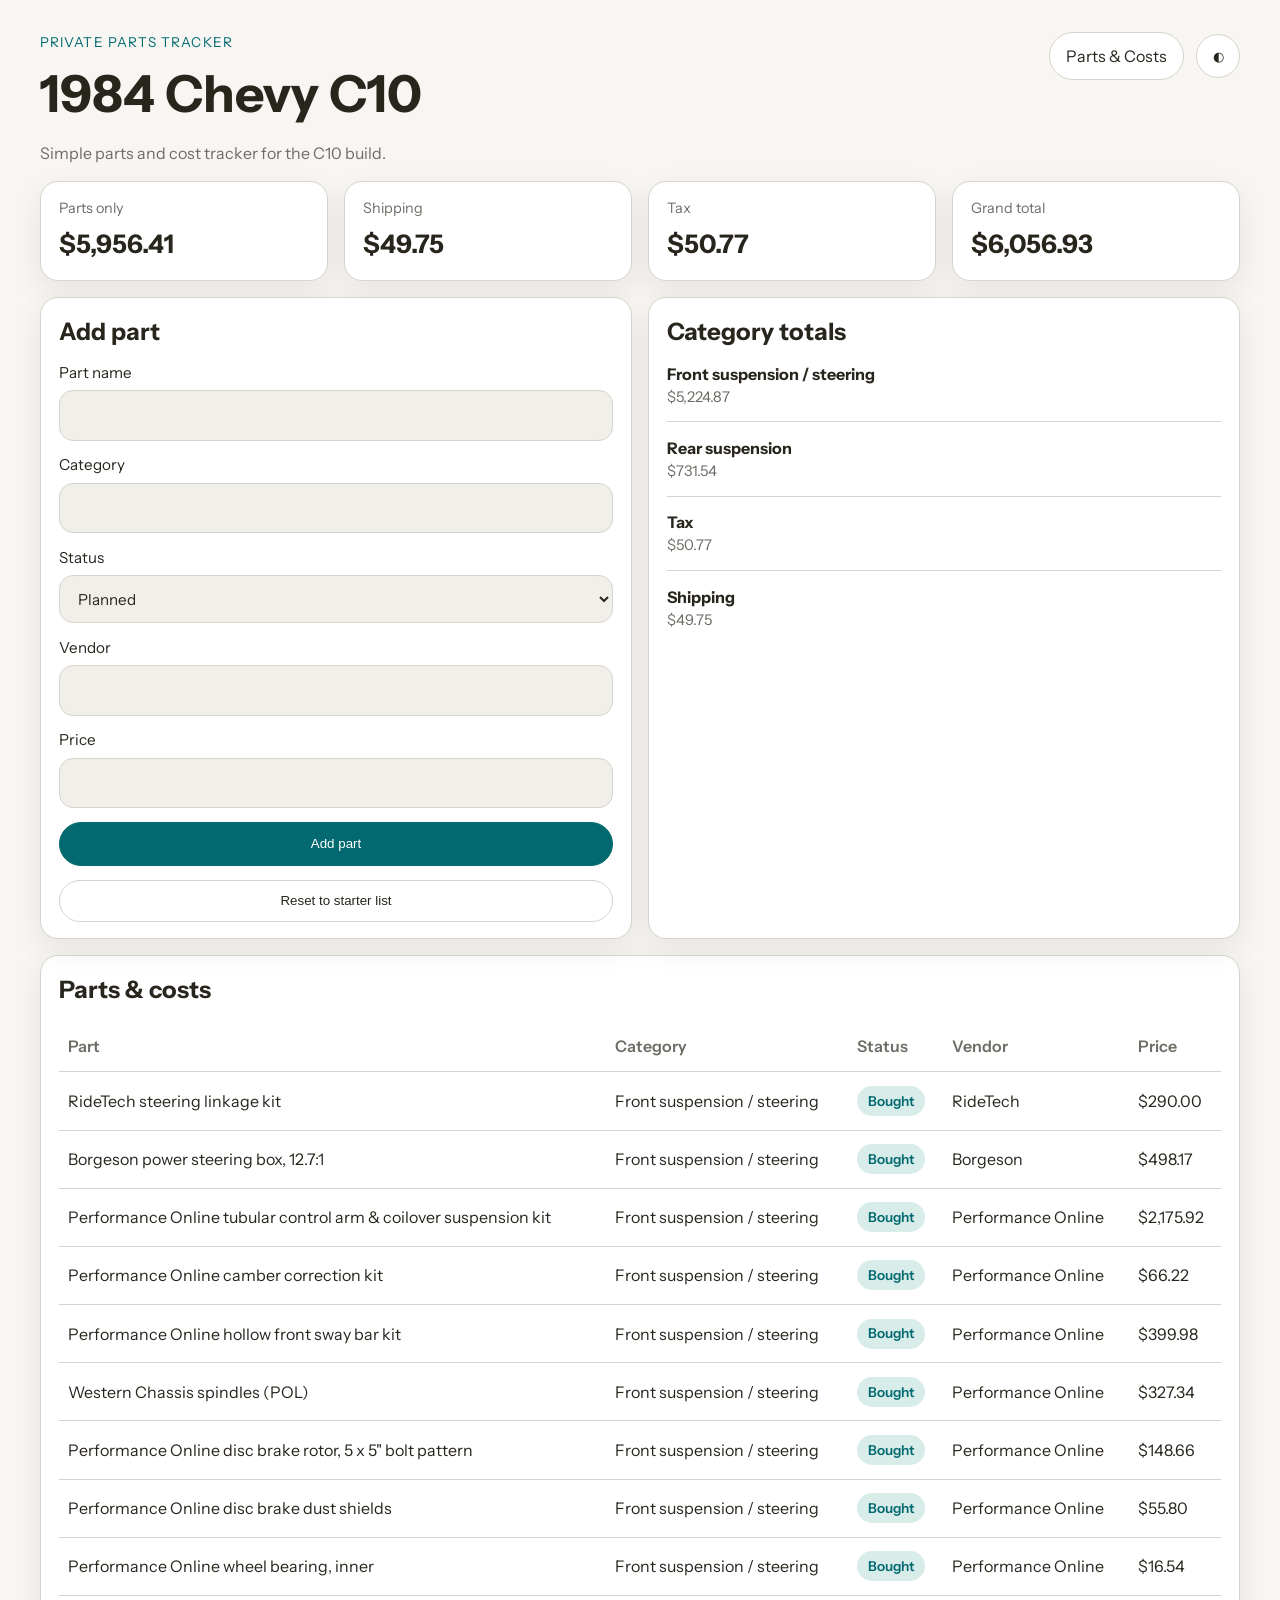
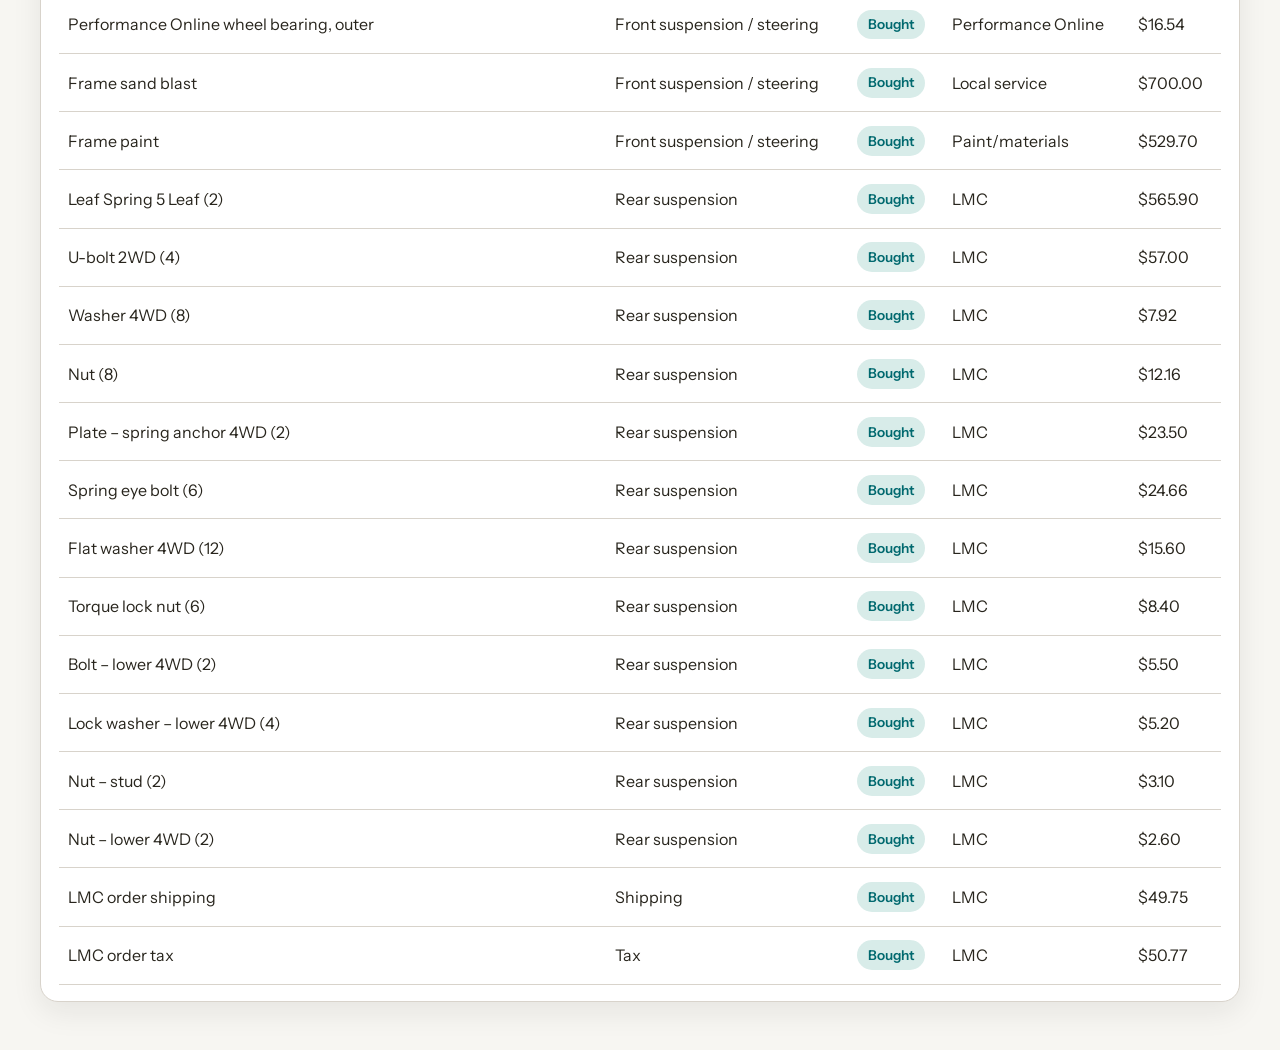
==== commit dec79477: "Update index.html" ====
--- a/index.html
+++ b/index.html
@@ -42,6 +42,7 @@
           <label>Vendor<input type="text" name="vendor" required /></label>
           <label>Price<input type="number" name="price" step="0.01" min="0" required /></label>
           <button type="submit" class="primary-button">Add part</button>
+          <button type="button" id="reset-data" class="tab-button">Reset to starter list</button>
         </form>
       </article>
 
